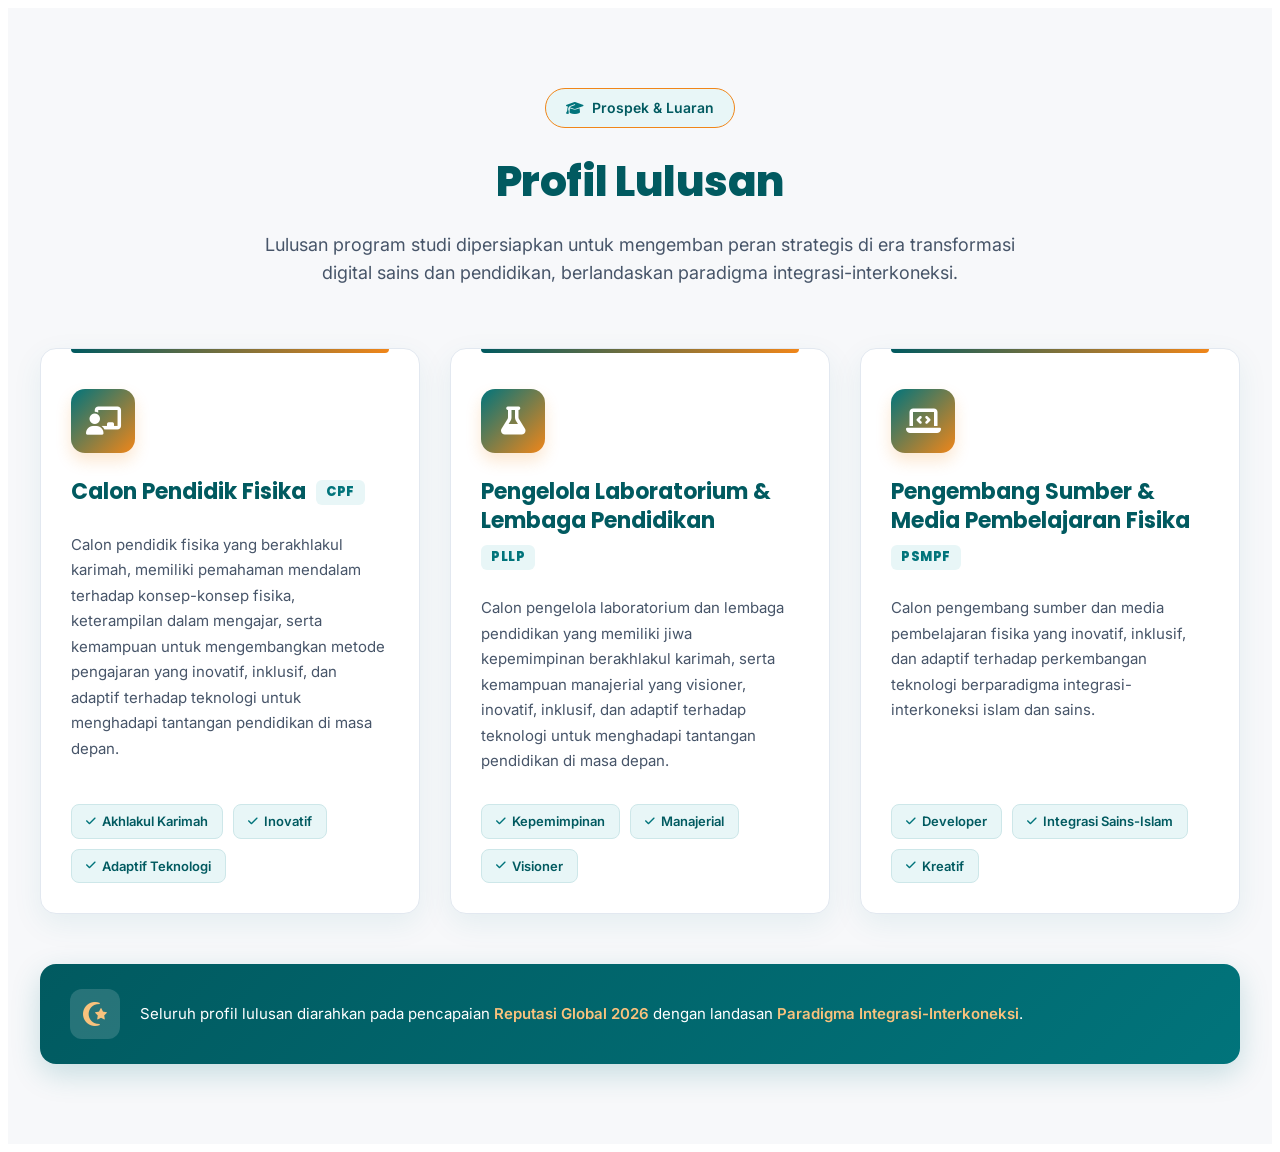
==== profil-lulusan/index.html @ 2bc6564c "feat: add Profil Lulusan page with structured content and responsive design" ====
<!doctype html>
<html lang="id">
  <head>
    <meta charset="UTF-8" />
    <meta name="viewport" content="width=device-width, initial-scale=1.0" />
    <title>Profil Lulusan - Pendidikan Fisika</title>
    <link
      href="https://fonts.googleapis.com/css2?family=Inter:wght@400;500;600&family=Poppins:wght@600;700;800&display=swap"
      rel="stylesheet"
    />
    <link
      rel="stylesheet"
      href="https://cdnjs.cloudflare.com/ajax/libs/font-awesome/6.4.0/css/all.min.css"
    />
  </head>
  <body>
    <section class="profil-lulusan-hijau">
      <div class="container-profil">
        <!-- Header Section -->
        <div class="profil-header">
          <div class="badge-header">
            <i class="fas fa-graduation-cap"></i>
            <span>Prospek & Luaran</span>
          </div>
          <h2 class="judul-profil">Profil Lulusan</h2>
          <p class="sub-judul-profil">
            Lulusan program studi dipersiapkan untuk mengemban peran strategis
            di era transformasi digital sains dan pendidikan, berlandaskan
            paradigma integrasi-interkoneksi.
          </p>
        </div>

        <!-- Cards Grid -->
        <div class="profil-grid">
          <!-- Card 1: CPF -->
          <div class="profil-card">
            <div class="card-top-accent"></div>
            <div class="card-icon-box">
              <i class="fas fa-chalkboard-teacher"></i>
            </div>
            <h3 class="card-title">
              Calon Pendidik Fisika
              <span class="card-acronym">CPF</span>
            </h3>
            <p class="card-desc">
              Calon pendidik fisika yang berakhlakul karimah, memiliki pemahaman
              mendalam terhadap konsep-konsep fisika, keterampilan dalam
              mengajar, serta kemampuan untuk mengembangkan metode pengajaran
              yang inovatif, inklusif, dan adaptif terhadap teknologi untuk
              menghadapi tantangan pendidikan di masa depan.
            </p>
            <div class="card-tags">
              <span class="tag"
                ><i class="fas fa-check"></i> Akhlakul Karimah</span
              >
              <span class="tag"><i class="fas fa-check"></i> Inovatif</span>
              <span class="tag"
                ><i class="fas fa-check"></i> Adaptif Teknologi</span
              >
            </div>
          </div>

          <!-- Card 2: PLLP -->
          <div class="profil-card">
            <div class="card-top-accent"></div>
            <div class="card-icon-box">
              <i class="fas fa-flask"></i>
            </div>
            <h3 class="card-title">
              Pengelola Laboratorium & Lembaga Pendidikan
              <span class="card-acronym">PLLP</span>
            </h3>
            <p class="card-desc">
              Calon pengelola laboratorium dan lembaga pendidikan yang memiliki
              jiwa kepemimpinan berakhlakul karimah, serta kemampuan manajerial
              yang visioner, inovatif, inklusif, dan adaptif terhadap teknologi
              untuk menghadapi tantangan pendidikan di masa depan.
            </p>
            <div class="card-tags">
              <span class="tag"><i class="fas fa-check"></i> Kepemimpinan</span>
              <span class="tag"><i class="fas fa-check"></i> Manajerial</span>
              <span class="tag"><i class="fas fa-check"></i> Visioner</span>
            </div>
          </div>

          <!-- Card 3: PSMPF -->
          <div class="profil-card">
            <div class="card-top-accent"></div>
            <div class="card-icon-box">
              <i class="fas fa-laptop-code"></i>
            </div>
            <h3 class="card-title">
              Pengembang Sumber & Media Pembelajaran Fisika
              <span class="card-acronym">PSMPF</span>
            </h3>
            <p class="card-desc">
              Calon pengembang sumber dan media pembelajaran fisika yang
              inovatif, inklusif, dan adaptif terhadap perkembangan teknologi
              berparadigma integrasi-interkoneksi islam dan sains.
            </p>
            <div class="card-tags">
              <span class="tag"><i class="fas fa-check"></i> Developer</span>
              <span class="tag"
                ><i class="fas fa-check"></i> Integrasi Sains-Islam</span
              >
              <span class="tag"><i class="fas fa-check"></i> Kreatif</span>
            </div>
          </div>
        </div>

        <!-- Footer Note -->
        <div class="profil-footer-note">
          <div class="footer-icon">
            <i class="fas fa-star-and-crescent"></i>
          </div>
          <div class="footer-text">
            <p>
              Seluruh profil lulusan diarahkan pada pencapaian
              <strong>Reputasi Global 2026</strong> dengan landasan
              <strong>Paradigma Integrasi-Interkoneksi</strong>.
            </p>
          </div>
        </div>
      </div>
    </section>

    <style>
      /* =========================================
   PALET WARNA PRODI (TEAL / ORANGE)
   ========================================= */
      .profil-lulusan-hijau {
        --teal-dark: #015a60; /* Teal gelap (Teks Judul & Footer) */
        --teal: #01747b; /* Teal utama (Aksen Utama) */
        --orange: #f08619; /* Orange (Ikon & Highlight) */
        --teal-soft: #e8f6f7; /* Teal muda (Background Tag) */
        --bg-page: #f7f8fa; /* Abu sangat muda (Background Section) */
        --text-primary: #0f172a; /* Dark Gray (Teks Body) */
        --text-secondary: #475569; /* Medium Gray (Teks Pendukung) */
        --putih: #ffffff;

        font-family: "Inter", sans-serif;
        background-color: var(--bg-page);
        padding: 80px 20px;
        color: var(--text-primary);
        line-height: 1.6;
        box-sizing: border-box;
      }

      .profil-lulusan-hijau * {
        box-sizing: border-box;
      }

      .container-profil {
        max-width: 1200px;
        margin: 0 auto;
      }

      /* HEADER SECTION */
      .profil-header {
        text-align: center;
        margin-bottom: 60px;
      }

      .badge-header {
        display: inline-flex;
        align-items: center;
        gap: 8px;
        background-color: var(--teal-soft);
        color: var(--teal-dark);
        padding: 8px 20px;
        border-radius: 50px;
        font-size: 14px;
        font-weight: 600;
        margin-bottom: 20px;
        border: 1px solid var(--orange);
      }

      .badge-header i {
        color: var(--teal);
      }

      .judul-profil {
        font-family: "Poppins", sans-serif;
        font-size: 42px;
        font-weight: 800;
        color: var(--teal-dark);
        margin: 0 0 15px 0;
        letter-spacing: -0.5px;
      }

      .sub-judul-profil {
        font-size: 18px;
        color: var(--text-secondary);
        max-width: 750px;
        margin: 0 auto;
      }

      /* CARDS GRID */
      .profil-grid {
        display: grid;
        grid-template-columns: repeat(auto-fit, minmax(340px, 1fr));
        gap: 30px;
        margin-bottom: 50px;
      }

      /* CARD DESIGN */
      .profil-card {
        background: var(--putih);
        border-radius: 16px;
        padding: 40px 30px 30px;
        box-shadow: 0 10px 30px rgba(1, 116, 123, 0.08);
        border: 1px solid #e2e8f0;
        position: relative;
        transition: all 0.3s ease;
        display: flex;
        flex-direction: column;
      }

      .profil-card:hover {
        transform: translateY(-8px);
        box-shadow: 0 20px 40px rgba(1, 116, 123, 0.16);
        border-color: var(--orange);
      }

      /* Garis Aksen Teal-Orange di Atas Card */
      .card-top-accent {
        position: absolute;
        top: 0;
        left: 30px;
        right: 30px;
        height: 4px;
        background: linear-gradient(90deg, var(--teal-dark), var(--orange));
        border-radius: 0 0 4px 4px;
      }

      .card-icon-box {
        width: 64px;
        height: 64px;
        background: linear-gradient(135deg, var(--teal), var(--orange));
        border-radius: 14px;
        display: flex;
        align-items: center;
        justify-content: center;
        margin-bottom: 25px;
        box-shadow: 0 8px 16px rgba(240, 134, 25, 0.2);
      }

      .card-icon-box i {
        font-size: 28px;
        color: var(--putih);
      }

      .card-title {
        font-family: "Poppins", sans-serif;
        font-size: 22px;
        font-weight: 700;
        color: var(--teal-dark);
        margin: 0 0 5px 0;
        line-height: 1.3;
        display: flex;
        align-items: center;
        gap: 10px;
        flex-wrap: wrap;
      }

      .card-acronym {
        background-color: var(--teal-soft);
        color: var(--teal);
        font-size: 13px;
        font-weight: 800;
        padding: 4px 10px;
        border-radius: 6px;
        letter-spacing: 0.5px;
      }

      .card-desc {
        color: var(--text-secondary);
        font-size: 15px;
        line-height: 1.7;
        margin: 20px 0 30px 0;
        flex-grow: 1; /* Mendorong tags ke bawah agar rata */
      }

      .card-tags {
        display: flex;
        flex-wrap: wrap;
        gap: 10px;
      }

      .tag {
        background-color: var(--teal-soft);
        color: var(--teal-dark);
        padding: 6px 14px;
        border-radius: 8px;
        font-size: 13px;
        font-weight: 600;
        display: flex;
        align-items: center;
        gap: 6px;
        border: 1px solid #cde7e9;
      }

      .tag i {
        color: var(--teal);
        font-size: 11px;
      }

      /* FOOTER NOTE */
      .profil-footer-note {
        background: linear-gradient(135deg, var(--teal-dark), var(--teal));
        color: var(--putih);
        padding: 25px 30px;
        border-radius: 16px;
        display: flex;
        align-items: center;
        gap: 20px;
        box-shadow: 0 10px 30px rgba(1, 116, 123, 0.2);
      }

      .footer-icon {
        width: 50px;
        height: 50px;
        background: rgba(255, 255, 255, 0.15);
        border-radius: 12px;
        display: flex;
        align-items: center;
        justify-content: center;
        flex-shrink: 0;
      }

      .footer-icon i {
        font-size: 24px;
        color: #f9c27d; /* Orange terang untuk kontras */
      }

      .footer-text p {
        margin: 0;
        font-size: 15px;
        line-height: 1.6;
      }

      .footer-text strong {
        color: #f9c27d;
        font-weight: 600;
      }

      /* RESPONSIVE */
      @media (max-width: 768px) {
        .profil-lulusan-hijau {
          padding: 50px 15px;
        }

        .judul-profil {
          font-size: 32px;
        }

        .sub-judul-profil {
          font-size: 16px;
        }

        .profil-grid {
          grid-template-columns: 1fr;
          gap: 25px;
        }

        .profil-card {
          padding: 30px 20px 25px;
        }

        .profil-footer-note {
          flex-direction: column;
          text-align: center;
          gap: 15px;
        }
      }
    </style>
  </body>
</html>
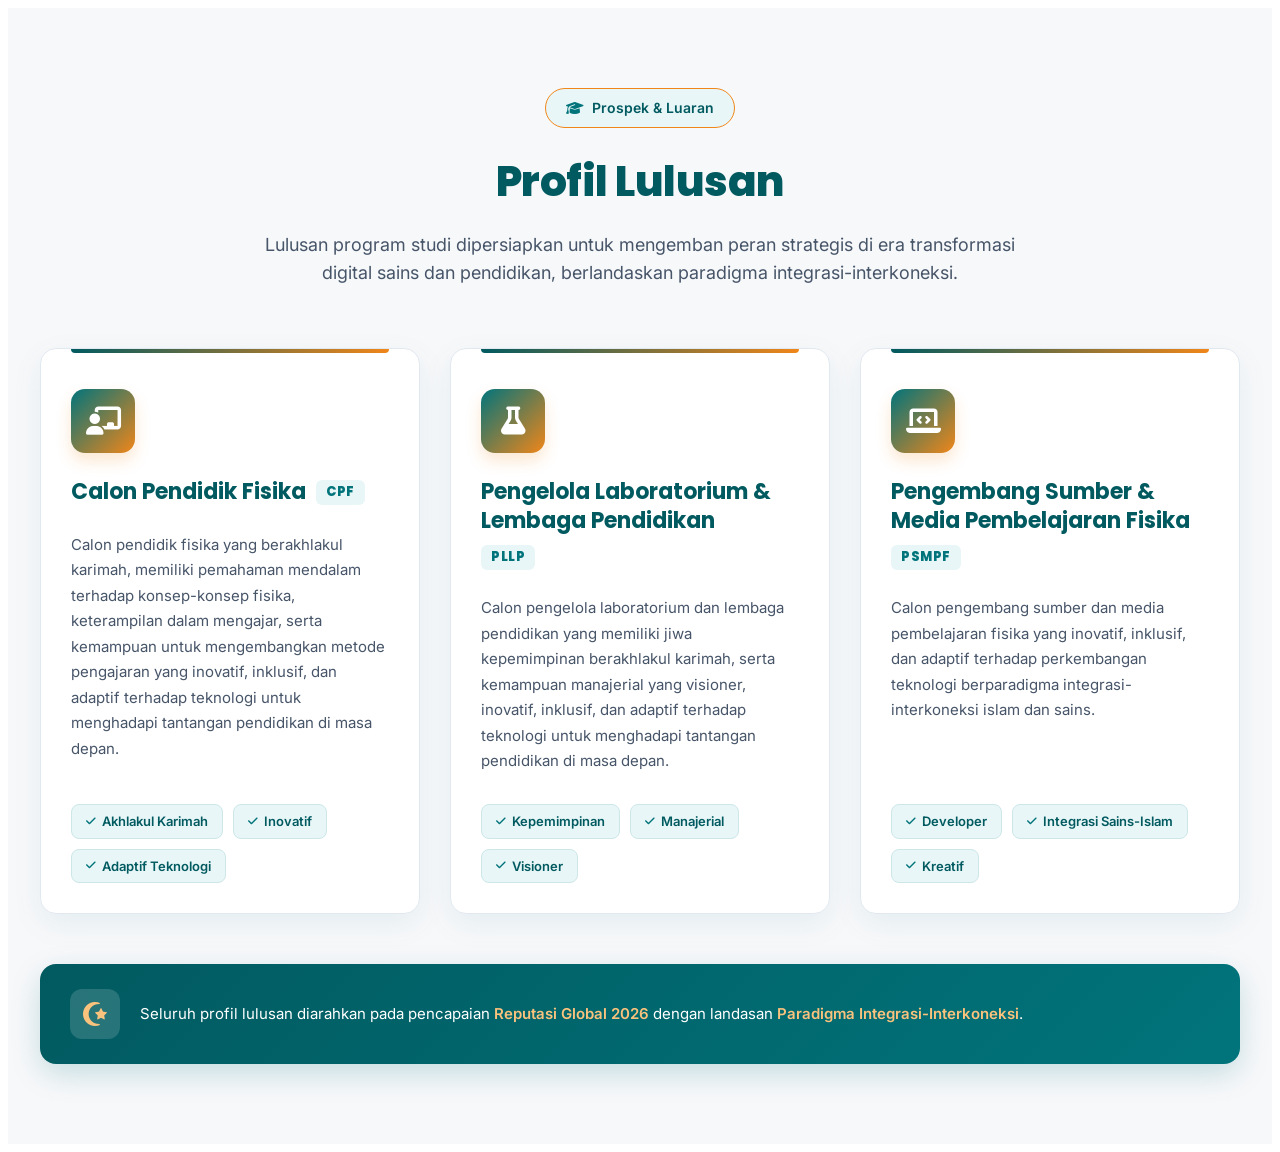
==== commit be48c74c: "feat: add animations for header and profile cards, enhance user experience" ====
--- a/profil-lulusan/index.html
+++ b/profil-lulusan/index.html
@@ -144,6 +144,7 @@
         color: var(--text-primary);
         line-height: 1.6;
         box-sizing: border-box;
+        overflow: hidden;
       }
 
       .profil-lulusan-hijau * {
@@ -159,6 +160,19 @@
       .profil-header {
         text-align: center;
         margin-bottom: 60px;
+        animation: profil-fade-down 0.75s ease-out both;
+      }
+
+      .badge-header {
+        animation: profil-fade-up 0.65s 0.1s ease-out both;
+      }
+
+      .judul-profil {
+        animation: profil-fade-up 0.65s 0.2s ease-out both;
+      }
+
+      .sub-judul-profil {
+        animation: profil-fade-up 0.65s 0.3s ease-out both;
       }
 
       .badge-header {
@@ -214,6 +228,19 @@
         transition: all 0.3s ease;
         display: flex;
         flex-direction: column;
+        animation: profil-fade-up 0.7s ease-out both;
+      }
+
+      .profil-card:nth-child(1) {
+        animation-delay: 0.25s;
+      }
+
+      .profil-card:nth-child(2) {
+        animation-delay: 0.4s;
+      }
+
+      .profil-card:nth-child(3) {
+        animation-delay: 0.55s;
       }
 
       .profil-card:hover {
@@ -315,6 +342,29 @@
         align-items: center;
         gap: 20px;
         box-shadow: 0 10px 30px rgba(1, 116, 123, 0.2);
+        animation: profil-fade-up 0.7s 0.7s ease-out both;
+      }
+
+      @keyframes profil-fade-up {
+        from {
+          opacity: 0;
+          transform: translateY(24px);
+        }
+        to {
+          opacity: 1;
+          transform: translateY(0);
+        }
+      }
+
+      @keyframes profil-fade-down {
+        from {
+          opacity: 0;
+          transform: translateY(-18px);
+        }
+        to {
+          opacity: 1;
+          transform: translateY(0);
+        }
       }
 
       .footer-icon {
@@ -373,6 +423,21 @@
           gap: 15px;
         }
       }
+
+      @media (prefers-reduced-motion: reduce) {
+        .profil-header,
+        .badge-header,
+        .judul-profil,
+        .sub-judul-profil,
+        .profil-card,
+        .profil-footer-note {
+          animation: none;
+        }
+
+        .profil-card {
+          transition: none;
+        }
+      }
     </style>
   </body>
 </html>
